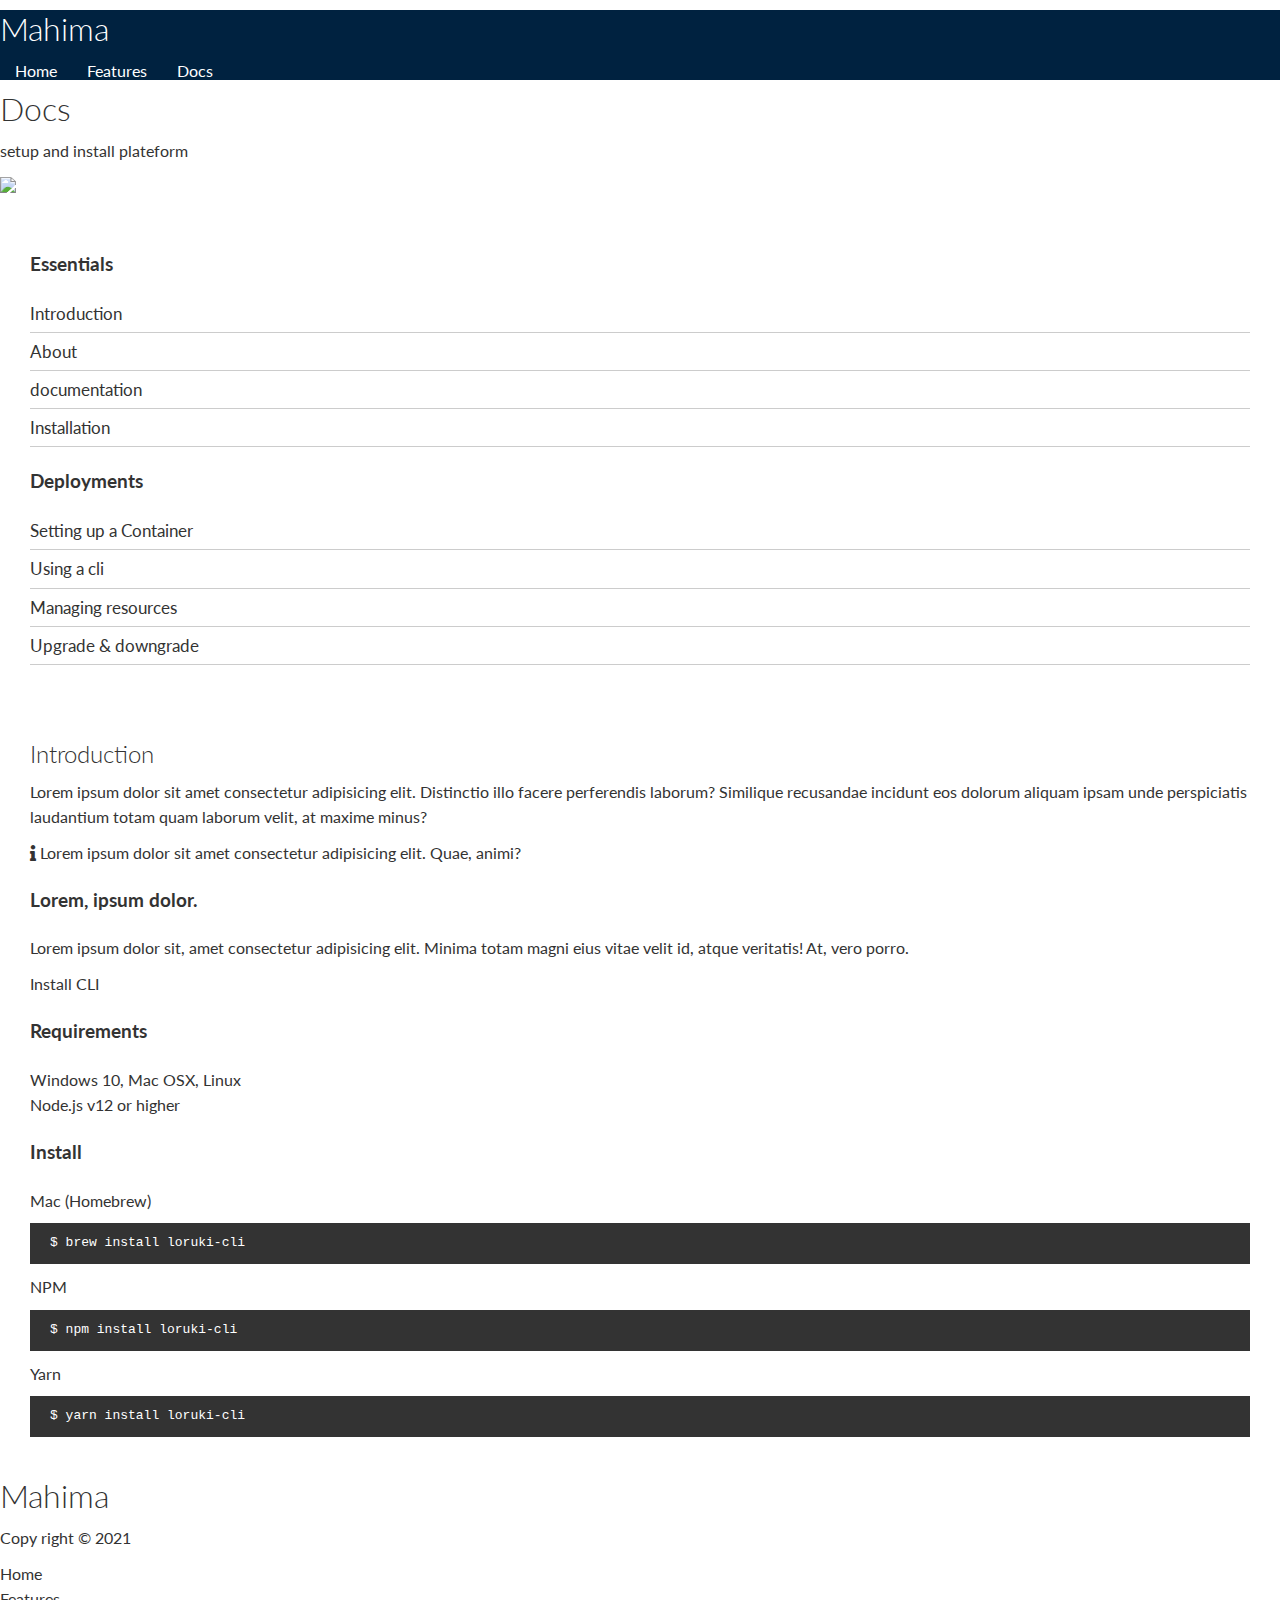
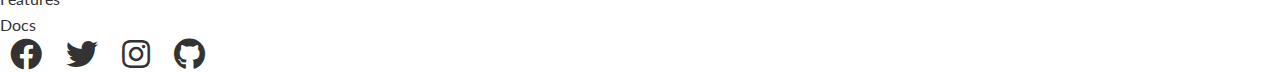
==== docs.html @ 0ea6cee6 "Add files via upload" ====
<!DOCTYPE html>
<html>
<head>
	<title>the programer</title>
	<link rel="stylesheet" type="text/css" href="styles.css">
	<link rel="stylesheet" type="text/css" href="css files/utilities.css">

<link rel="stylesheet" type="text/css" href="https://cdnjs.cloudflare.com/ajax/libs/font-awesome/5.15.2/css/all.min.css">
</head>
<body>



	<!--navbar-->
	<div class="navbar">
		<div class="container flex">
			<h1 class="logo">Mahima</h1>
			<nav>
				<ul>
					<li><a href="inde.html">Home</a></li>
					<li><a href="features.html">Features</a></li>
					<li><a href="docs.html">Docs</a></li>
				</ul>
			</nav>
		</div>
	</div>



   <!--head-->
   <section class="docs-head bg-primary py-3">
       <div class="container grid">
           <div>
               <h1 class="xl">Docs</h1>
                <p class="lead">
                    setup and install plateform 
                </p>
           </div>
           <img src="images/docs.png">
       </div>
   </section>



   <!--Docs main-->
   <section class="docs-main my-4">
     <div class="container grid">
       <div class="card bg-light p-3">
         <h3 class="my-2">Essentials</h3>
         <nav>
           <ul>
            <li><a class="text-primary" href="#"> Introduction</a></li>
            <li><a href="#"> About</a></li>
            <li><a href="#"> documentation</a></li>
            <li><a href="#"> Installation</a></li>
          </ul>
         </nav>

         <h3 class="my-2">Deployments</h3>
         <nav>
           <ul>
            <li><a href="#">Setting up a Container </a></li>
            <li><a href="#"> Using a cli </a></li>
            <li><a href="#"> Managing resources </a></li>
            <li><a href="#">Upgrade & downgrade</a></li>
          </ul>
         </nav>



       </div>

       <div class="card">
                <h2>Introduction</h2>
                <p>Lorem ipsum dolor sit amet consectetur adipisicing elit. Distinctio illo facere perferendis laborum? Similique recusandae incidunt eos dolorum aliquam ipsam unde perspiciatis laudantium totam quam laborum velit, at maxime minus?</p>

                <div class="alert alert-success">
                    <i class="fas fa-info"></i> Lorem ipsum dolor sit amet consectetur adipisicing elit. Quae, animi?
                </div>

                <h3>Lorem, ipsum dolor.</h3>
                <p>Lorem ipsum dolor sit, amet consectetur adipisicing elit. Minima totam magni eius vitae velit id, atque veritatis! At, vero porro.</p>
                <a href="#" class="btn btn-primary">Install CLI</a>

                <h3>Requirements</h3>
                <ul>
                    <li>Windows 10, Mac OSX, Linux</li>
                    <li>Node.js v12 or higher</li>
                </ul>

                <h3>Install</h3>
                <p>Mac (Homebrew)</p>
                <pre><code>$ brew install loruki-cli</code></pre>
                <p>NPM</p>
                <pre><code>$ npm install loruki-cli</code></pre>
                <p>Yarn</p>
                <pre><code>$ yarn install loruki-cli</code></pre>

            </div>
     </div>
   </section>



  


	<!--footer-->
	<footer class="footer bg-dark py-5">
		<div class="container grid grid-3">
			<div>
				<h1>Mahima</h1>
				<p>Copy right &copy; 2021</p>
			</div>
			<nav>
				<ul>
					<li><a href="inde.html">Home</a></li>
					<li><a href="features.html">Features</a></li>
					<li><a href="docs.html">Docs</a></li>
				</ul>
			</nav>

			<div class="social">
				<a href="#"><i class="fab fa-facebook fa-2x"></i></a>
				<a href="#"><i class="fab fa-twitter fa-2x"></i></a>
				<a href="#"><i class="fab fa-instagram fa-2x"></i></a>
				<a href="#"><i class="fab fa-github fa-2x"></i></a>
			</div>
		</div>
	</footer>



</body>
</html>
---- styles.css ----
@import url('https://fonts.googleapis.com/css2?family=Lato:wght@300&display=swap');

:root {
  --primary-color: #047aed;
  --secondary-color: #1c3fa8;
  --dark-color: #002240;
  --light-color: #f4f4f4;
  --success-color: #5cb85c;
  --error-color: #d9534f;
}

*{
	box-sizing: border-box;
	padding: 0;
	margin: 0; 
}

body{
	font-family: 'Lato', sans-serif;
	color:#333;
	line-height: 1.6;

}

ul{
	list-style-type: none;

}

a{
	text-decoration: none;
	color: #333;

}

h1,
h2 {
	font-weight: 300;
	line-height: 1.2;
	margin:10px 0;
}

p{
	margin:10px 0;
}

img{
	width: 100%
}

code, pre{
	background:#333;
	color: #fff;
	padding: 10px; 
}
/*navbar*/

.navbar{
	background-color: #002240;
	color:#fff;
	height: 70px;
}

.navbar ul {
	display:flex;
}

.navbar a{
	color: #fff;
	padding: 10px;
	margin:0 5px;
}

.navbar a:hover{
	border-bottom: 2px #fff solid;
}

.navbar .flex{
	justify-content: space-between;
}

/*showcase*/
.showcase{
	height: 400px;
	background-color: #047aed;
	color: #fff;
	position: relative;
}

.showcase h1{
	font-size: 40px;
}

.showcase p{
	margin:20px 0;
}

.showcase .grid{
	overflow: visible;
	grid-template-columns: 55% auto;
	gap:30px;

}

.showcase-text {
  animation: slideInFromLeft 1.5s ease-in;
}

.showcase-form{
	position: relative;
	top:60px;
	height: 350px;
	width: 400px;
	padding: 40px;
	z-index: 100;
	animation: slideInFromRight 1.5s ease-in;
}

.showcase-form .form-control {
	margin: 30px 0;

}

.showcase-form input[type='text'],
.showcase-form input[type='email']{
	border:0px;
	border-bottom: 1px solid #b4becd;
	width: 100%;
	padding: 3px;
	font-size: 16px;

}

.showcase-form input:focus{
	outline: none;
}

.showcase::before,
.showcase::after{
	content: '';
	position: absolute;
	height: 100px;
	bottom: -70px;
	right:0;
	left: 0;
	background: #fff;
	transform: skewY(-3deg);
	-webkit-transform: skewY(-3deg);
	-moz-transform: skewY(-3deg);
	-ms-transform: skewY(-3deg);

}

/*stats*/

.stats{
	padding-top:100px; 
	animation: slideInFromBottom 1.5s ease-in;
}

.stats-heading{
	max-width: 500px;
	margin: auto; 
}

.stats .grid h3{
	font-size: 35px;
}

.stats .grid p{
	font-size: 20px;
	font-weight: bold;
}

/*cli*/

.cli .grid {
  grid-template-columns: repeat(3, 1fr);
  grid-template-rows: repeat(2, 1fr);
}

.cli .grid > *:first-child {
  grid-column: 1 / span 2;
  grid-row: 1 / span 2;
}

/*cloud*/

.cloud .grid{
	grid-template-columns: 4fr 3fr;
}

/* Languages */
.languages .flex {
	flex-wrap: wrap; 
}

.languages .card {
	text-align: center;
	margin: 18px 10px 40px;
	transition: transform 0.2s ease-in;
}

.languages .card h4{
	font-size: 20px;
	margin-bottom: 10px;
}

.languages .card:hover{
	transform: translateY(-15px);
}

/*head*/
.features-head img
{
	width:200px;
	justify-self:flex-end; 
}

.features-sub-head img
{
	width:300px;
	justify-self: flex-end; 
}

/* features-main*/
.features-main .card > i{
	margin-right:20px; 
}

.features-main .grid,
.docs-main .card

{
	padding: 30px;
}

.features-main .grid > *:first-child{
	grid-column: 1 /span 3;
	}

.features-main .grid > *:nth-child(2){
	grid-column: 1 /span 2;
	}	
/*docs head*/

.docs-head .grid img{
	width:100px;
	justify-self:flex-end; 
}

.docs-main h3{
	margin:20px 0;
}

.docs-main .grid{
	grid-template-columns: 1fr 2fr;
	align-items:flex-start;
}

.docs-main nav li{
	font-size: 17px;
	padding-bottom: 5px;
	margin-bottom: 5px;
	border-bottom: 1px #ccc solid;
}

.docs-main a:hover{
	font-weight: bold;
}

/*footer*/
.footer .social a{
	margin:0 10px;
}

/* Animations */
@keyframes slideInFromLeft {
  0% {
    transform: translateX(-100%);
  }

  100% {
    transform: translateX(0);
  }
}

@keyframes slideInFromRight {
  0% {
    transform: translateX(100%);
  }

  100% {
    transform: translateX(0);
  }
}

@keyframes slideInFromTop {
  0% {
    transform: translateY(-100%);
  }

  100% {
    transform: translateX(0);
  }
}

@keyframes slideInFromBottom {
  0% {
    transform: translateY(100%);
  }

  100% {
    transform: translateX(0);
  }
}

/*Tablets and under*/
@media(max-width: 768px){
	.grid,
	.showcase .grid,
	.stats .grid,
	.cli .gris,
	.cloud .grid, 
	.features-main .grid,
	.docs-main .grid
	{
		grid-template-columns: 1fr;
		grid-template-rows: 1fr;
	}

	 .showcase{
	 	height: auto;
     }
     .showcase-text{
     	text-align: center;
     	margin-top: 40px; 
     }
     .showcase-form{
     	justify-self:center;
     	margin: auto;
     }

.cli .grid > *:first-child {
  grid-column: 1 ;
  grid-row: 1 ;
}
 
  .features-head,
  .features-sub-head,
  .docs-head {
    text-align: center;
  }

  .features-head img,
  .features-sub-head img,
  .docs-head img {
    justify-self: center;
  }

  .features-main .grid > *:first-child,
  .features-main .grid > *:nth-child(2) {
    grid-column: 1;
  }

}

/* mobile*/
@media(max-width: 500px){
	.navbar{
		height: 110px;
	}
	.navbar .flex{
		flex-direction: column;

	}
	.navbar ul{
		padding: 10px;
		background-color: rgba(0,0,0,0.1); 
	}
	
}
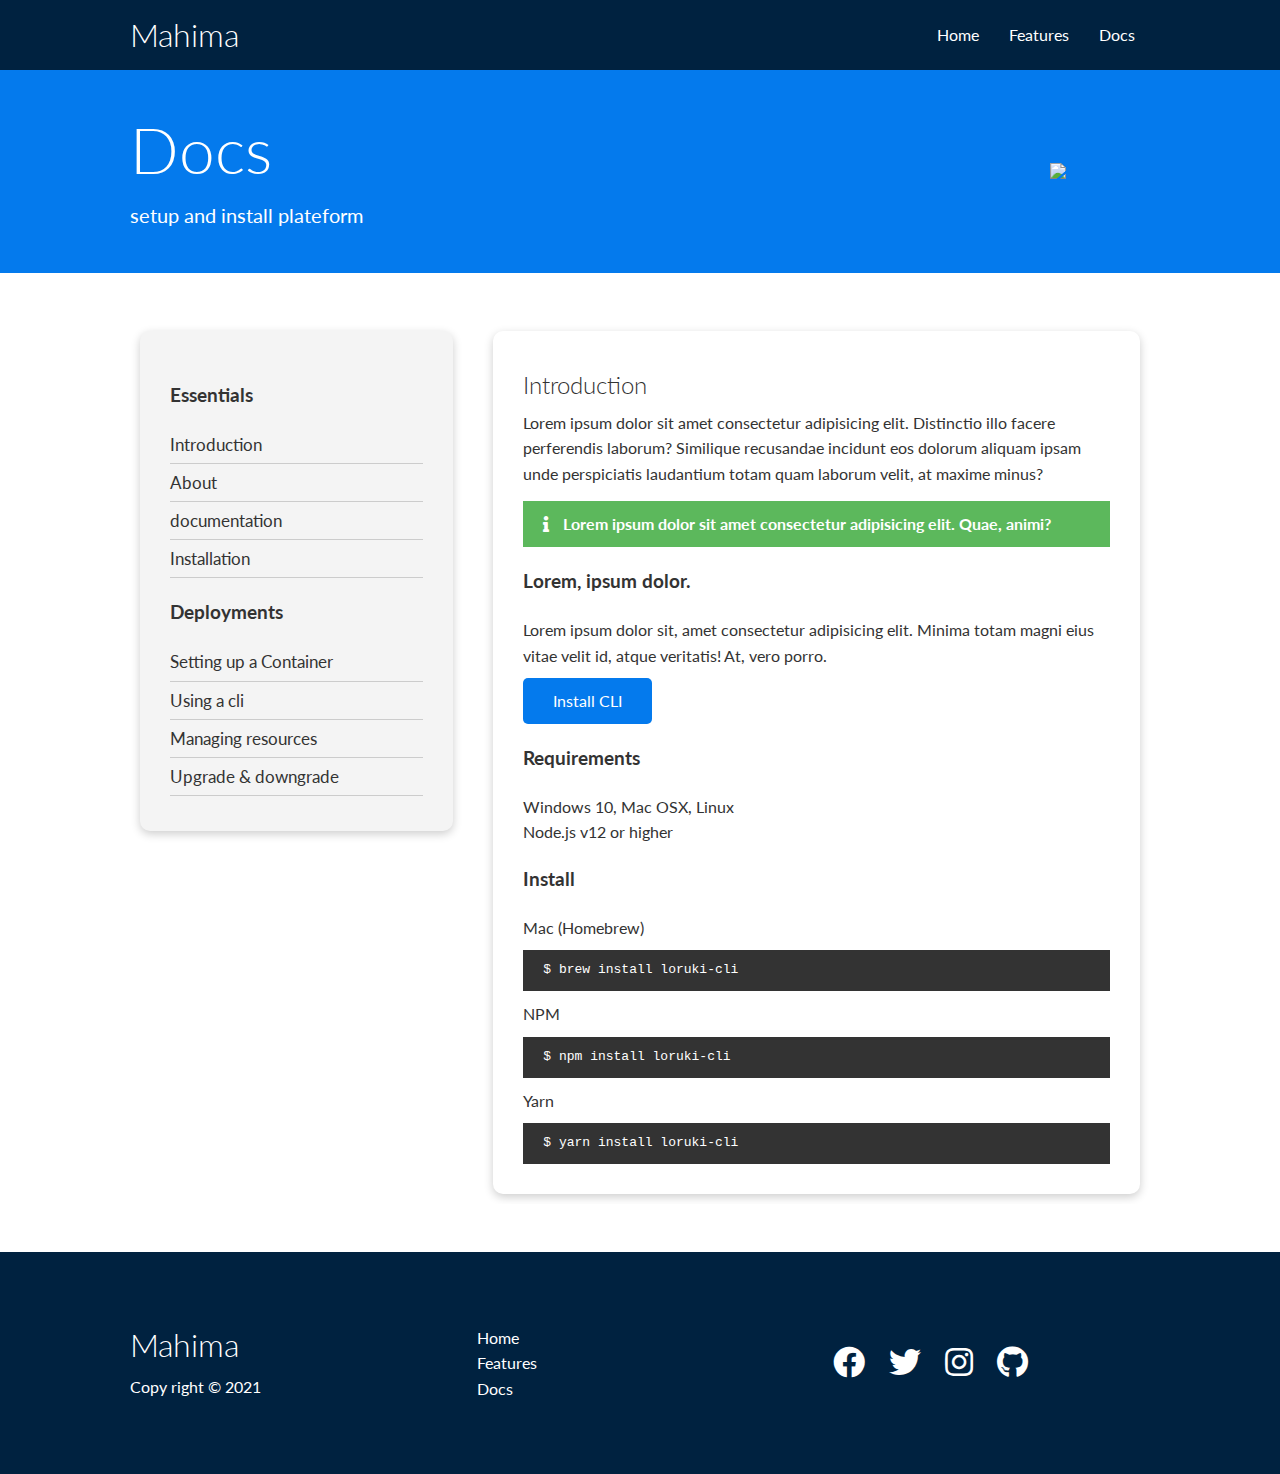
==== commit 33579363: "Update docs.html" ====
--- a/docs.html
+++ b/docs.html
@@ -3,7 +3,7 @@
 <head>
 	<title>the programer</title>
 	<link rel="stylesheet" type="text/css" href="styles.css">
-	<link rel="stylesheet" type="text/css" href="css files/utilities.css">
+	<link rel="stylesheet" type="text/css" href="utilities.css">
 
 <link rel="stylesheet" type="text/css" href="https://cdnjs.cloudflare.com/ajax/libs/font-awesome/5.15.2/css/all.min.css">
 </head>
@@ -132,4 +132,4 @@
 
 
 </body>
-</html>+</html>
--- a/utilities.css
+++ b/utilities.css
@@ -0,0 +1,226 @@
+/*utilities*/
+.container{
+	max-width: 1100px;
+	margin:0 auto;
+	overflow:auto;
+	padding: 0 40px;
+}
+
+.card{
+	background-color: #fff;
+	color: #333;
+	border-radius: 10px;
+	box-shadow: 0 3px 10px rgba(0,0,0,0.2);
+	padding: 20px;
+	margin: 10px;
+}
+
+.btn{
+	display: inline-block;
+	padding: 10px 30px;
+	cursor: pointer;
+	background: #047aed;
+	color: #fff;
+	border:none;
+	border-radius: 5px;
+}
+
+.btn-outline{
+	background-color: transparent;
+	border: 1px #fff solid;
+
+}
+
+.btn:hover{
+	transform: scale(0.98);
+}
+
+/* background & colored buttons */
+.bg-primary,
+ .btn-primary{
+	background-color: #047aed;
+	color: #fff;
+}
+
+.bg-secondry, 
+.btn-secondry{
+	background-color: #1c3fa8;
+	color: #fff;
+}
+
+.bg-dark,
+ .btn-dark{
+	background-color: #002240;
+	color: #fff;
+}
+.bg-primary a,
+ .btn-primary a,
+ .bg-secondry a, 
+.btn-secondry a,
+.bg-dark a,
+ .btn-dark a{
+ 	color: #fff;
+ }
+
+
+.bg-light,
+ .btn-light{
+	background-color: #f4f4f4;
+	color: #333;
+}
+
+/* text sizes */
+
+.lead{
+	font-size: 20px;
+}
+
+.sm{
+	font-size: 1rem;
+}
+
+.md{
+	font-size: 2rem;
+}
+
+.lg{
+	font-size: 3rem;
+}
+.xl{
+	font-size: 4rem;
+}
+
+.text-center{
+	text-align: center;
+}
+
+/*alert*/
+
+.alert{
+	background-color: #f4f4f4;
+	padding: 10px 20px;
+	font-weight: bold;
+	margin: 15px 0; 
+}
+.alert i{
+	margin-right: 10px;
+}
+
+.alert-success{
+	background-color: #5cb85c;
+	color: #fff;
+}
+
+.alert-error{
+	background-color:#d9534f; 
+	color: #fff;
+}
+
+
+.flex{
+	display:flex;
+	justify-content: space-between;
+	align-items: center;
+	height: 100%;
+}
+
+.grid{
+	display:grid;
+	grid-template-columns: repeat(2, 1fr);
+	gap: 20px;
+	justify-content: center;
+	align-items: center;
+	height: 100%;
+}
+
+.grid-3{
+	grid-template-columns: repeat(3, 1fr);
+}
+
+/*margin*/
+
+.my-1{
+	margin: 1rem 0; 
+}
+
+.my-2{
+	margin: 1.5rem 0; 
+}
+
+.my-3{
+	margin: 2rem 0; 
+}
+
+.my-4{
+	margin: 3rem 0; 
+}
+
+.my-5{
+	margin: 4rem 0; 
+}
+
+.m-1{
+	margin: 1rem 0; 
+}
+
+.m-2{
+	margin: 1.5rem 0; 
+}
+
+.m-3{
+	margin: 2rem 0; 
+}
+
+.m-4{
+	margin: 3rem 0; 
+}
+
+.m-5{
+	margin: 4rem 0; 
+}
+
+
+
+/*padding*/
+
+.py-1{
+	padding: 1rem 0; 
+}
+
+.py-2{
+	padding : 1.5rem 0; 
+}
+
+.py-3{
+	padding : 2rem 0; 
+}
+
+.py-4{
+	padding : 3rem 0; 
+}
+
+.py-5{
+	padding: 4rem 0; 
+}
+
+.p-1{
+	padding: 1rem 0; 
+}
+
+.p-2{
+	padding : 1.5rem 0; 
+}
+
+.p-3{
+	padding : 2rem 0; 
+}
+
+.p-4{
+	padding : 3rem 0; 
+}
+
+.p-5{
+	padding: 4rem 0; 
+}
+
+
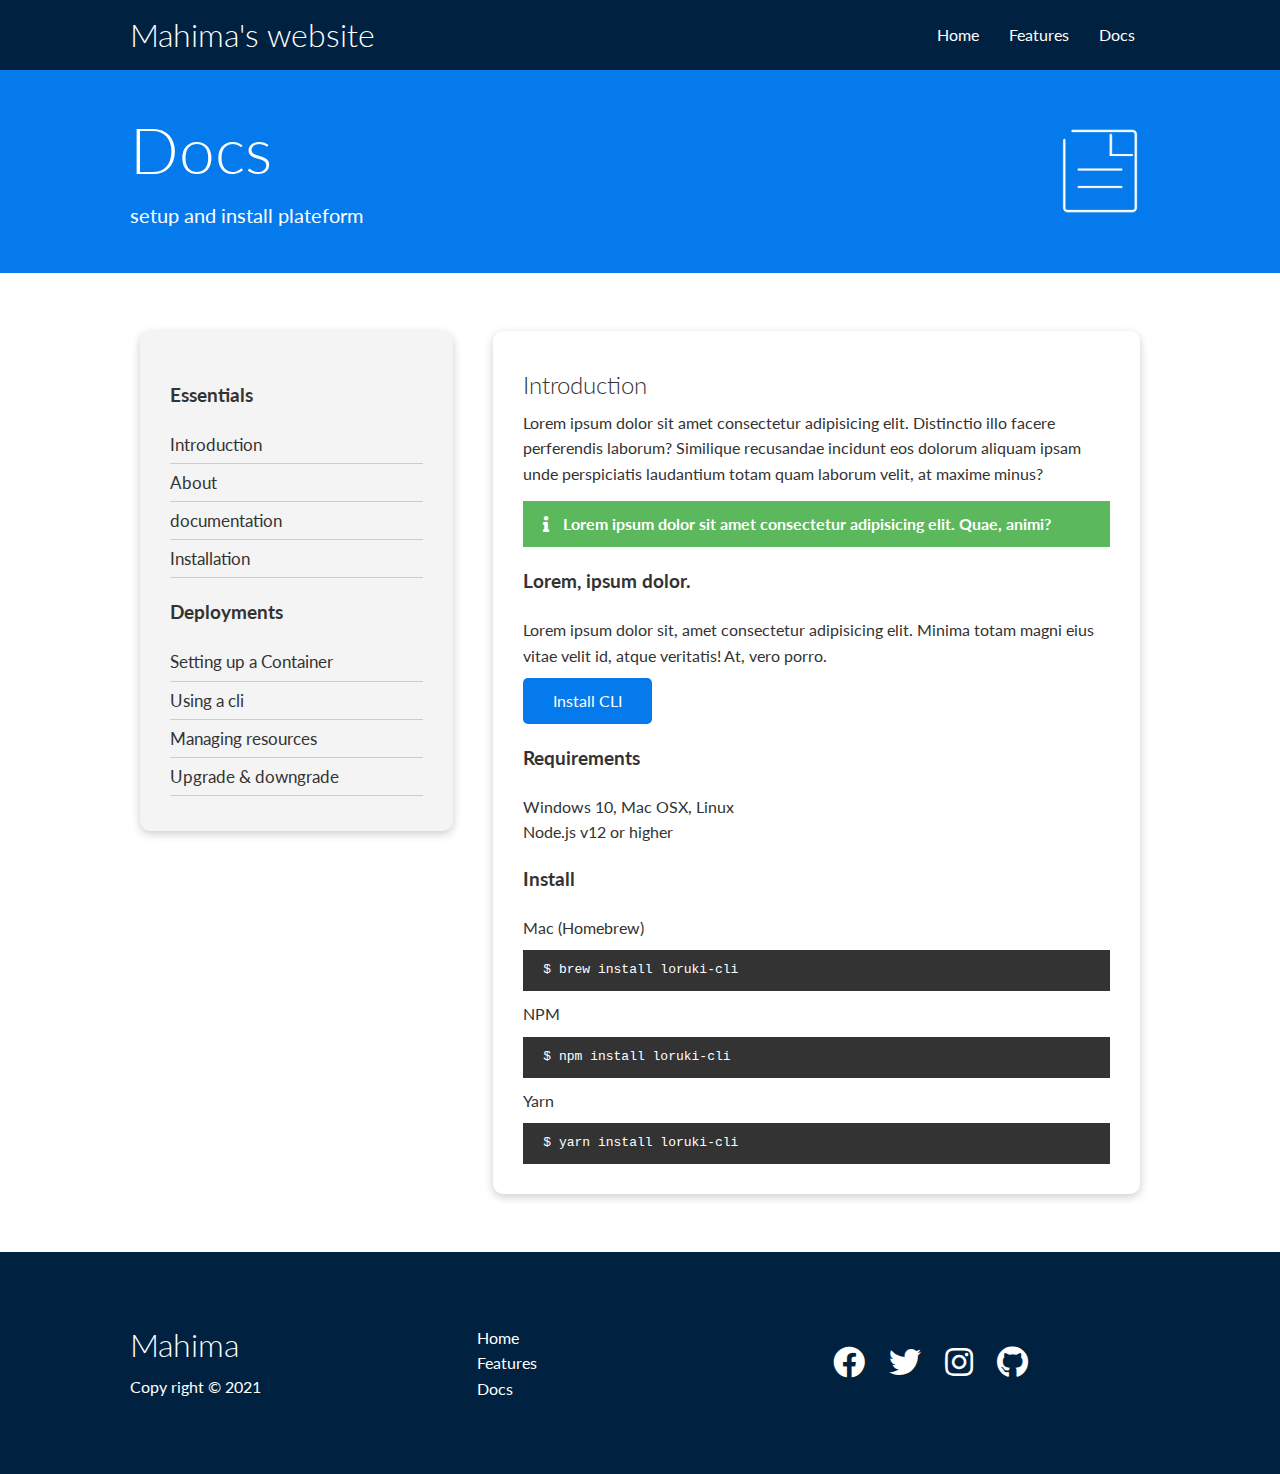
==== commit e4658922: "Update docs.html" ====
--- a/docs.html
+++ b/docs.html
@@ -14,10 +14,10 @@
 	<!--navbar-->
 	<div class="navbar">
 		<div class="container flex">
-			<h1 class="logo">Mahima</h1>
+			<h1 class="logo">Mahima's website</h1>
 			<nav>
 				<ul>
-					<li><a href="inde.html">Home</a></li>
+					<li><a href="index.html">Home</a></li>
 					<li><a href="features.html">Features</a></li>
 					<li><a href="docs.html">Docs</a></li>
 				</ul>
@@ -36,7 +36,7 @@
                     setup and install plateform 
                 </p>
            </div>
-           <img src="images/docs.png">
+           <img src="docs.png">
        </div>
    </section>
 
@@ -114,7 +114,7 @@
 			</div>
 			<nav>
 				<ul>
-					<li><a href="inde.html">Home</a></li>
+					<li><a href="index.html">Home</a></li>
 					<li><a href="features.html">Features</a></li>
 					<li><a href="docs.html">Docs</a></li>
 				</ul>
